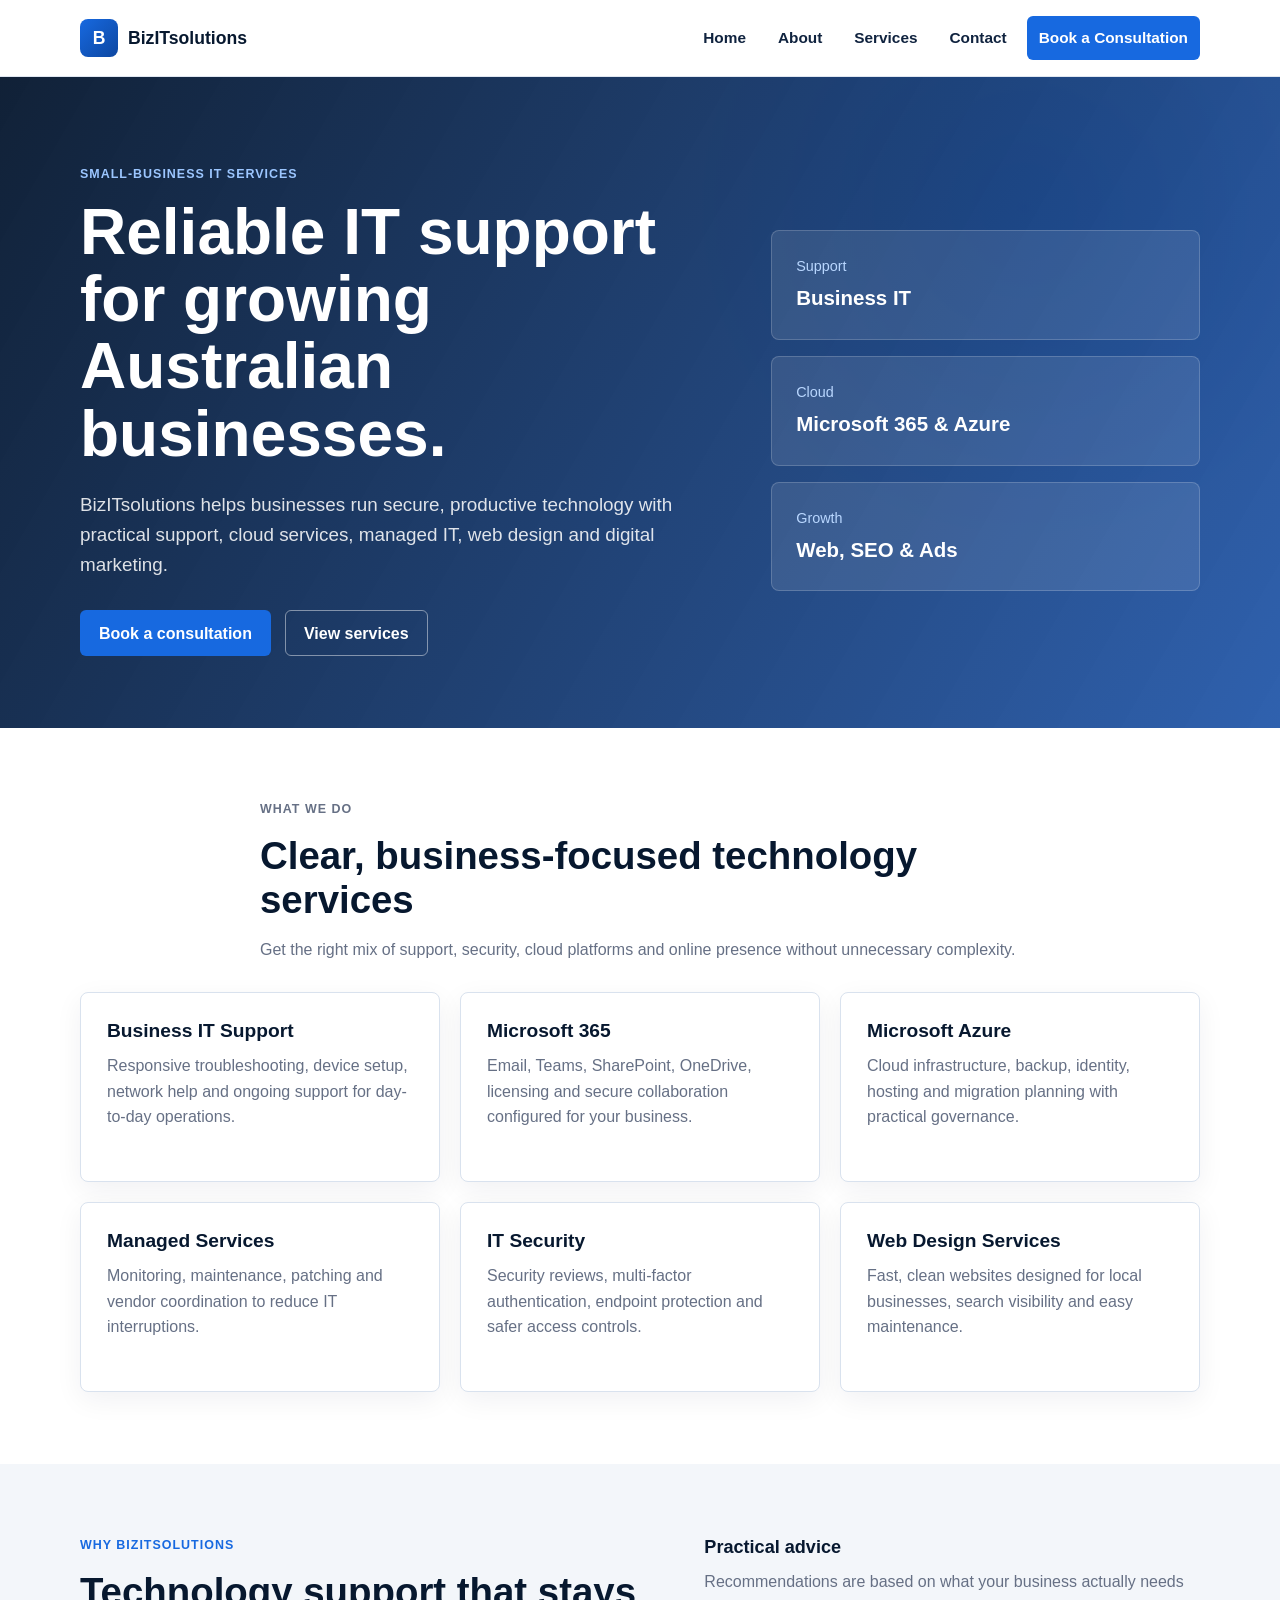
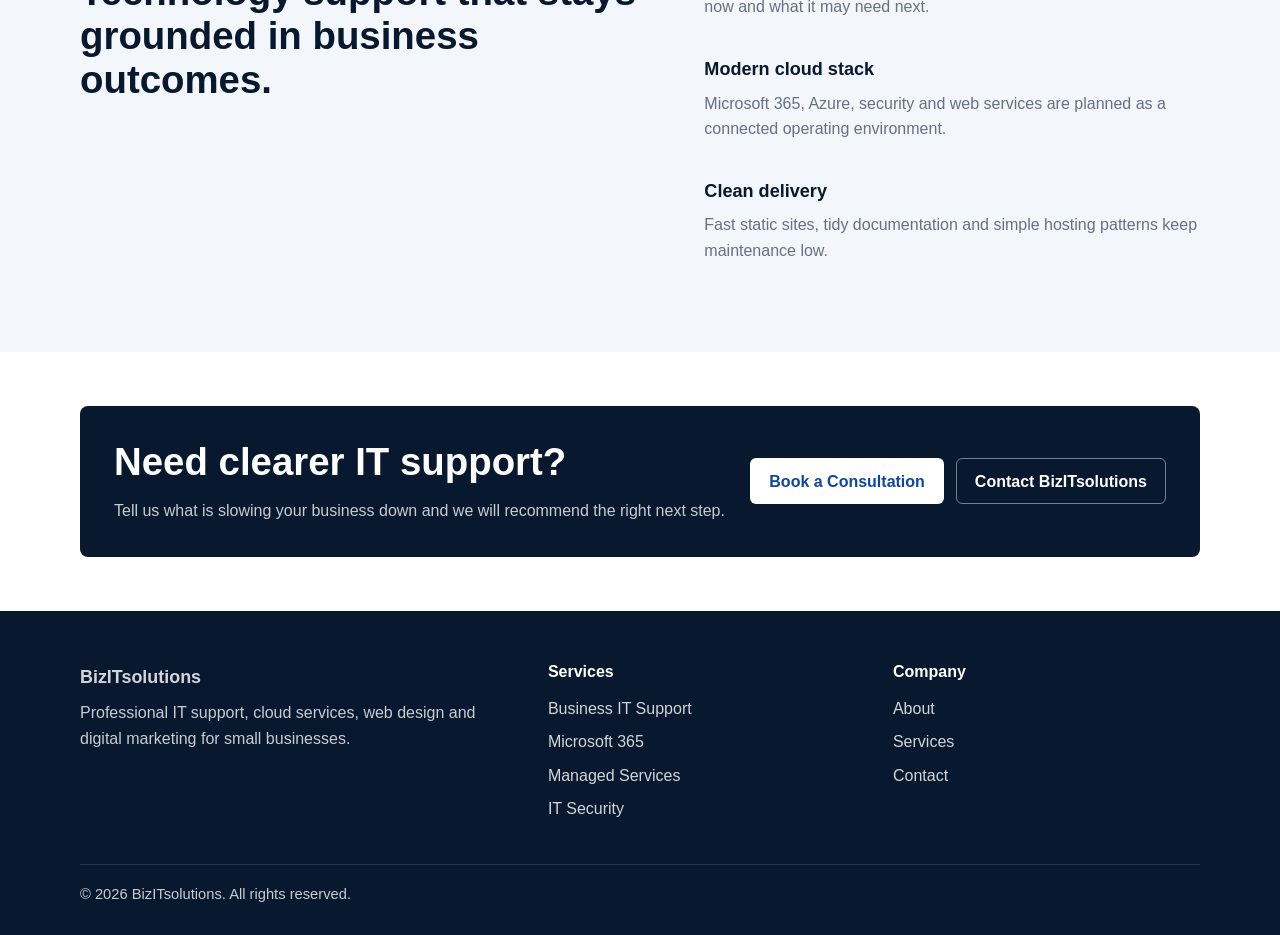
==== index.html @ 6d077991 "Initial BizITsolutions website" ====
<!doctype html>
<html lang="en-AU">
<head>
  <meta charset="utf-8">
  <meta name="viewport" content="width=device-width, initial-scale=1">
  <title>BizITsolutions | Business IT Support in Australia</title>
  <meta name="description" content="BizITsolutions provides practical business IT support, Microsoft 365, Azure, managed services, cyber security, web design, SEO and Google Ads services.">
  <link rel="canonical" href="https://bizitsolutions.com.au/">
  <link rel="stylesheet" href="assets/css/style.css">
</head>
<body>
  <a class="skip-link" href="#main">Skip to content</a>
  <header class="site-header" data-site-header>
    <div class="container header-inner">
      <a class="brand" href="/" aria-label="BizITsolutions home">
        <span class="brand-mark">B</span>
        <span class="brand-text">BizITsolutions</span>
      </a>
      <button class="nav-toggle" type="button" aria-expanded="false" aria-controls="primary-nav">
        <span></span><span></span><span></span>
        <span class="sr-only">Menu</span>
      </button>
      <nav class="primary-nav" id="primary-nav" aria-label="Primary navigation">
        <a href="/">Home</a>
        <a href="/about">About</a>
        <a href="/services">Services</a>
        <a href="/contact">Contact</a>
        <a class="nav-cta" href="/book">Book a Consultation</a>
      </nav>
    </div>
  </header>

  <main id="main">
    <section class="hero">
      <div class="container hero-grid">
        <div class="hero-copy">
          <p class="eyebrow">Small-business IT services</p>
          <h1>Reliable IT support for growing Australian businesses.</h1>
          <p class="hero-lead">BizITsolutions helps businesses run secure, productive technology with practical support, cloud services, managed IT, web design and digital marketing.</p>
          <div class="hero-actions">
            <a class="btn btn-primary" href="/book">Book a consultation</a>
            <a class="btn btn-secondary" href="/services">View services</a>
          </div>
        </div>
        <div class="hero-panel" aria-label="BizITsolutions service highlights">
          <div class="metric-card">
            <span>Support</span>
            <strong>Business IT</strong>
          </div>
          <div class="metric-card">
            <span>Cloud</span>
            <strong>Microsoft 365 & Azure</strong>
          </div>
          <div class="metric-card">
            <span>Growth</span>
            <strong>Web, SEO & Ads</strong>
          </div>
        </div>
      </div>
    </section>

    <section class="section">
      <div class="container section-heading">
        <p class="eyebrow">What we do</p>
        <h2>Clear, business-focused technology services</h2>
        <p>Get the right mix of support, security, cloud platforms and online presence without unnecessary complexity.</p>
      </div>
      <div class="container card-grid">
        <a class="service-card" href="/business-it-support">
          <h3>Business IT Support</h3>
          <p>Responsive troubleshooting, device setup, network help and ongoing support for day-to-day operations.</p>
        </a>
        <a class="service-card" href="/microsoft-365">
          <h3>Microsoft 365</h3>
          <p>Email, Teams, SharePoint, OneDrive, licensing and secure collaboration configured for your business.</p>
        </a>
        <a class="service-card" href="/microsoft-azure">
          <h3>Microsoft Azure</h3>
          <p>Cloud infrastructure, backup, identity, hosting and migration planning with practical governance.</p>
        </a>
        <a class="service-card" href="/managed-services">
          <h3>Managed Services</h3>
          <p>Monitoring, maintenance, patching and vendor coordination to reduce IT interruptions.</p>
        </a>
        <a class="service-card" href="/it-security">
          <h3>IT Security</h3>
          <p>Security reviews, multi-factor authentication, endpoint protection and safer access controls.</p>
        </a>
        <a class="service-card" href="/web-design-services">
          <h3>Web Design Services</h3>
          <p>Fast, clean websites designed for local businesses, search visibility and easy maintenance.</p>
        </a>
      </div>
    </section>

    <section class="section section-muted">
      <div class="container split">
        <div>
          <p class="eyebrow">Why BizITsolutions</p>
          <h2>Technology support that stays grounded in business outcomes.</h2>
        </div>
        <div class="feature-list">
          <div>
            <h3>Practical advice</h3>
            <p>Recommendations are based on what your business actually needs now and what it may need next.</p>
          </div>
          <div>
            <h3>Modern cloud stack</h3>
            <p>Microsoft 365, Azure, security and web services are planned as a connected operating environment.</p>
          </div>
          <div>
            <h3>Clean delivery</h3>
            <p>Fast static sites, tidy documentation and simple hosting patterns keep maintenance low.</p>
          </div>
        </div>
      </div>
    </section>

    <section class="cta-section">
      <div class="container cta-box">
        <div>
          <h2>Need clearer IT support?</h2>
          <p>Tell us what is slowing your business down and we will recommend the right next step.</p>
        </div>
        <div class="cta-actions">
          <a class="btn btn-light" href="/book">Book a Consultation</a>
          <a class="btn btn-secondary" href="/contact">Contact BizITsolutions</a>
        </div>
      </div>
    </section>
  </main>

  <footer class="site-footer">
    <div class="container footer-grid">
      <div>
        <a class="footer-brand" href="/">BizITsolutions</a>
        <p>Professional IT support, cloud services, web design and digital marketing for small businesses.</p>
      </div>
      <div>
        <h2>Services</h2>
        <a href="/business-it-support">Business IT Support</a>
        <a href="/microsoft-365">Microsoft 365</a>
        <a href="/managed-services">Managed Services</a>
        <a href="/it-security">IT Security</a>
      </div>
      <div>
        <h2>Company</h2>
        <a href="/about">About</a>
        <a href="/services">Services</a>
        <a href="/contact">Contact</a>
      </div>
    </div>
    <div class="container footer-bottom">
      <span>&copy; <span data-year></span> BizITsolutions. All rights reserved.</span>
    </div>
  </footer>
  <script src="assets/js/main.js" defer></script>
</body>
</html>
---- assets/css/style.css ----
:root {
  --blue: #1769e0;
  --blue-dark: #0d47a1;
  --navy: #07182f;
  --navy-soft: #10233f;
  --grey: #f3f6fa;
  --grey-border: #d9e2ee;
  --text: #1d2939;
  --muted: #667085;
  --white: #ffffff;
  --shadow: 0 18px 45px rgba(7, 24, 47, 0.12);
}

* {
  box-sizing: border-box;
}

html {
  scroll-behavior: smooth;
}

body {
  margin: 0;
  font-family: Arial, Helvetica, sans-serif;
  color: var(--text);
  background: var(--white);
  line-height: 1.6;
}

img,
svg {
  max-width: 100%;
}

a {
  color: inherit;
}

.container {
  width: min(1120px, calc(100% - 40px));
  margin: 0 auto;
}

.narrow {
  max-width: 780px;
}

.skip-link {
  position: absolute;
  left: 16px;
  top: -80px;
  z-index: 100;
  padding: 10px 14px;
  color: var(--white);
  background: var(--navy);
  border-radius: 6px;
}

.skip-link:focus {
  top: 16px;
}

.sr-only {
  position: absolute;
  width: 1px;
  height: 1px;
  padding: 0;
  margin: -1px;
  overflow: hidden;
  clip: rect(0, 0, 0, 0);
  border: 0;
}

.site-header {
  position: sticky;
  top: 0;
  z-index: 20;
  background: rgba(255, 255, 255, 0.95);
  border-bottom: 1px solid rgba(217, 226, 238, 0.8);
  backdrop-filter: blur(12px);
}

.header-inner {
  display: flex;
  align-items: center;
  justify-content: space-between;
  min-height: 76px;
  gap: 24px;
}

.brand,
.footer-brand {
  display: inline-flex;
  align-items: center;
  gap: 10px;
  font-weight: 800;
  color: var(--navy);
  text-decoration: none;
}

.brand-mark {
  display: grid;
  place-items: center;
  width: 38px;
  height: 38px;
  color: var(--white);
  background: linear-gradient(135deg, var(--blue), var(--blue-dark));
  border-radius: 8px;
  font-size: 1.1rem;
}

.brand-text {
  font-size: 1.1rem;
  letter-spacing: 0;
}

.primary-nav {
  display: flex;
  align-items: center;
  gap: 8px;
}

.primary-nav a {
  padding: 10px 12px;
  color: var(--navy-soft);
  font-size: 0.96rem;
  font-weight: 700;
  text-decoration: none;
  border-radius: 6px;
}

.primary-nav a:hover,
.primary-nav a.is-active {
  color: var(--blue-dark);
  background: #eef5ff;
}

.primary-nav .nav-cta {
  color: var(--white);
  background: var(--blue);
}

.primary-nav .nav-cta:hover,
.primary-nav .nav-cta.is-active {
  color: var(--white);
  background: var(--blue-dark);
}

.nav-toggle {
  display: none;
  width: 44px;
  height: 44px;
  padding: 0;
  background: var(--white);
  border: 1px solid var(--grey-border);
  border-radius: 6px;
}

.nav-toggle span:not(.sr-only) {
  display: block;
  width: 20px;
  height: 2px;
  margin: 5px auto;
  background: var(--navy);
}

.hero {
  padding: 88px 0 72px;
  color: var(--white);
  background:
    linear-gradient(120deg, rgba(7, 24, 47, 0.96), rgba(13, 71, 161, 0.86)),
    radial-gradient(circle at 80% 20%, rgba(23, 105, 224, 0.35), transparent 30%);
}

.hero-grid {
  display: grid;
  grid-template-columns: minmax(0, 1.2fr) minmax(320px, 0.8fr);
  gap: 48px;
  align-items: center;
}

.hero h1,
.page-hero h1 {
  margin: 0;
  font-size: clamp(2.2rem, 5vw, 4.6rem);
  line-height: 1.05;
  letter-spacing: 0;
}

.hero-lead,
.page-hero p {
  max-width: 720px;
  margin: 22px 0 0;
  font-size: 1.18rem;
  color: rgba(255, 255, 255, 0.86);
}

.eyebrow {
  margin: 0 0 14px;
  color: var(--blue);
  font-size: 0.78rem;
  font-weight: 800;
  letter-spacing: 0.08em;
  text-transform: uppercase;
}

.hero .eyebrow {
  color: #9cc6ff;
}

.hero-actions {
  display: flex;
  flex-wrap: wrap;
  gap: 14px;
  margin-top: 30px;
}

.btn {
  display: inline-flex;
  align-items: center;
  justify-content: center;
  min-height: 46px;
  padding: 12px 18px;
  font-weight: 800;
  line-height: 1.2;
  text-decoration: none;
  border: 1px solid transparent;
  border-radius: 6px;
  cursor: pointer;
}

.btn-primary {
  color: var(--white);
  background: var(--blue);
}

.btn-primary:hover {
  background: var(--blue-dark);
}

.btn-secondary {
  color: var(--white);
  border-color: rgba(255, 255, 255, 0.45);
}

.btn-light {
  color: var(--blue-dark);
  background: var(--white);
}

.hero-panel {
  display: grid;
  gap: 16px;
}

.metric-card {
  padding: 24px;
  background: rgba(255, 255, 255, 0.1);
  border: 1px solid rgba(255, 255, 255, 0.18);
  border-radius: 8px;
}

.metric-card span {
  display: block;
  color: #b9d7ff;
  font-size: 0.9rem;
}

.metric-card strong {
  display: block;
  margin-top: 4px;
  font-size: 1.28rem;
}

.section,
.page-hero {
  padding: 72px 0;
}

.page-hero {
  color: var(--white);
  background: linear-gradient(120deg, var(--navy), var(--blue-dark));
}

.section-muted {
  background: var(--grey);
}

.section-heading {
  max-width: 760px;
  margin-bottom: 30px;
}

h2 {
  margin: 0 0 14px;
  color: var(--navy);
  font-size: clamp(1.7rem, 3vw, 2.5rem);
  line-height: 1.15;
  letter-spacing: 0;
}

h3 {
  margin: 0 0 10px;
  color: var(--navy);
  font-size: 1.13rem;
  line-height: 1.25;
}

p {
  margin: 0 0 16px;
}

.card-grid {
  display: grid;
  grid-template-columns: repeat(3, minmax(0, 1fr));
  gap: 20px;
}

.service-card,
.info-panel,
.contact-form {
  padding: 26px;
  background: var(--white);
  border: 1px solid var(--grey-border);
  border-radius: 8px;
  box-shadow: 0 8px 28px rgba(7, 24, 47, 0.06);
}

.service-card {
  display: block;
  min-height: 190px;
  text-decoration: none;
  transition: transform 160ms ease, box-shadow 160ms ease, border-color 160ms ease;
}

.service-card:hover {
  transform: translateY(-3px);
  border-color: #9cc6ff;
  box-shadow: var(--shadow);
}

.service-card h2,
.service-card h3 {
  font-size: 1.2rem;
}

.service-card p,
.feature-list p,
.info-panel p,
.section-heading p {
  color: var(--muted);
}

.split {
  display: grid;
  grid-template-columns: minmax(0, 1fr) minmax(320px, 0.86fr);
  gap: 48px;
  align-items: start;
}

.feature-list {
  display: grid;
  gap: 22px;
}

.check-list {
  display: grid;
  gap: 10px;
  margin: 0;
  padding: 0;
  list-style: none;
}

.check-list li {
  position: relative;
  padding-left: 28px;
}

.check-list li::before {
  position: absolute;
  left: 0;
  top: 1px;
  color: var(--blue);
  font-weight: 900;
  content: "✓";
}

.cta-section {
  padding: 54px 0;
  background: var(--white);
}

.cta-box {
  display: flex;
  align-items: center;
  justify-content: space-between;
  gap: 24px;
  padding: 34px;
  color: var(--white);
  background: var(--navy);
  border-radius: 8px;
}

.cta-box h2 {
  color: var(--white);
}

.cta-box p {
  margin-bottom: 0;
  color: rgba(255, 255, 255, 0.78);
}

.cta-actions {
  display: flex;
  flex-wrap: wrap;
  gap: 12px;
  justify-content: flex-end;
}

.contact-grid {
  display: grid;
  grid-template-columns: 0.8fr 1.2fr;
  gap: 30px;
  align-items: start;
}

.contact-form {
  display: grid;
  gap: 12px;
}

label {
  color: var(--navy);
  font-weight: 800;
}

input,
select,
textarea {
  width: 100%;
  padding: 12px 14px;
  color: var(--text);
  font: inherit;
  background: var(--white);
  border: 1px solid var(--grey-border);
  border-radius: 6px;
}

textarea {
  resize: vertical;
}

.booking-section {
  display: grid;
  gap: 22px;
}

.booking-container {
  height: 850px;
  min-height: 850px;
  overflow: hidden;
  background: var(--white);
  border: 1px solid var(--grey-border);
  border-radius: 8px;
  box-shadow: var(--shadow);
}

.booking-container iframe {
  display: block;
  width: 100%;
  height: 100%;
}

.booking-fallback {
  display: flex;
  justify-content: center;
}

input:focus,
select:focus,
textarea:focus {
  outline: 3px solid rgba(23, 105, 224, 0.16);
  border-color: var(--blue);
}

.site-footer {
  color: rgba(255, 255, 255, 0.78);
  background: var(--navy);
}

.footer-grid {
  display: grid;
  grid-template-columns: 1.4fr 1fr 1fr;
  gap: 38px;
  padding: 52px 0 34px;
}

.footer-brand {
  margin-bottom: 12px;
  color: var(--white);
  font-size: 1.12rem;
}

.site-footer h2 {
  margin-bottom: 14px;
  color: var(--white);
  font-size: 1rem;
}

.site-footer a {
  display: block;
  margin-bottom: 8px;
  color: rgba(255, 255, 255, 0.82);
  text-decoration: none;
}

.site-footer a:hover {
  color: var(--white);
}

.footer-bottom {
  padding: 18px 0 28px;
  border-top: 1px solid rgba(255, 255, 255, 0.12);
  font-size: 0.92rem;
}

@media (max-width: 900px) {
  .nav-toggle {
    display: block;
  }

  .primary-nav {
    position: absolute;
    left: 20px;
    right: 20px;
    top: 76px;
    display: none;
    flex-direction: column;
    align-items: stretch;
    padding: 14px;
    background: var(--white);
    border: 1px solid var(--grey-border);
    border-radius: 8px;
    box-shadow: var(--shadow);
  }

  .primary-nav.is-open {
    display: flex;
  }

  .primary-nav .nav-cta {
    text-align: center;
  }

  .hero-grid,
  .split,
  .contact-grid {
    grid-template-columns: 1fr;
  }

  .card-grid {
    grid-template-columns: repeat(2, minmax(0, 1fr));
  }

  .hero {
    padding-top: 64px;
  }
}

@media (max-width: 620px) {
  .container {
    width: min(100% - 28px, 1120px);
  }

  .header-inner {
    min-height: 68px;
  }

  .primary-nav {
    top: 68px;
    left: 14px;
    right: 14px;
  }

  .brand-text {
    font-size: 1rem;
  }

  .hero,
  .section,
  .page-hero {
    padding: 52px 0;
  }

  .hero h1,
  .page-hero h1 {
    font-size: 2.25rem;
  }

  .card-grid,
  .footer-grid {
    grid-template-columns: 1fr;
  }

  .cta-box {
    align-items: stretch;
    flex-direction: column;
    padding: 26px;
  }

  .cta-actions {
    flex-direction: column;
  }

  .booking-container {
    height: 850px;
  }

  .btn {
    width: 100%;
  }
}
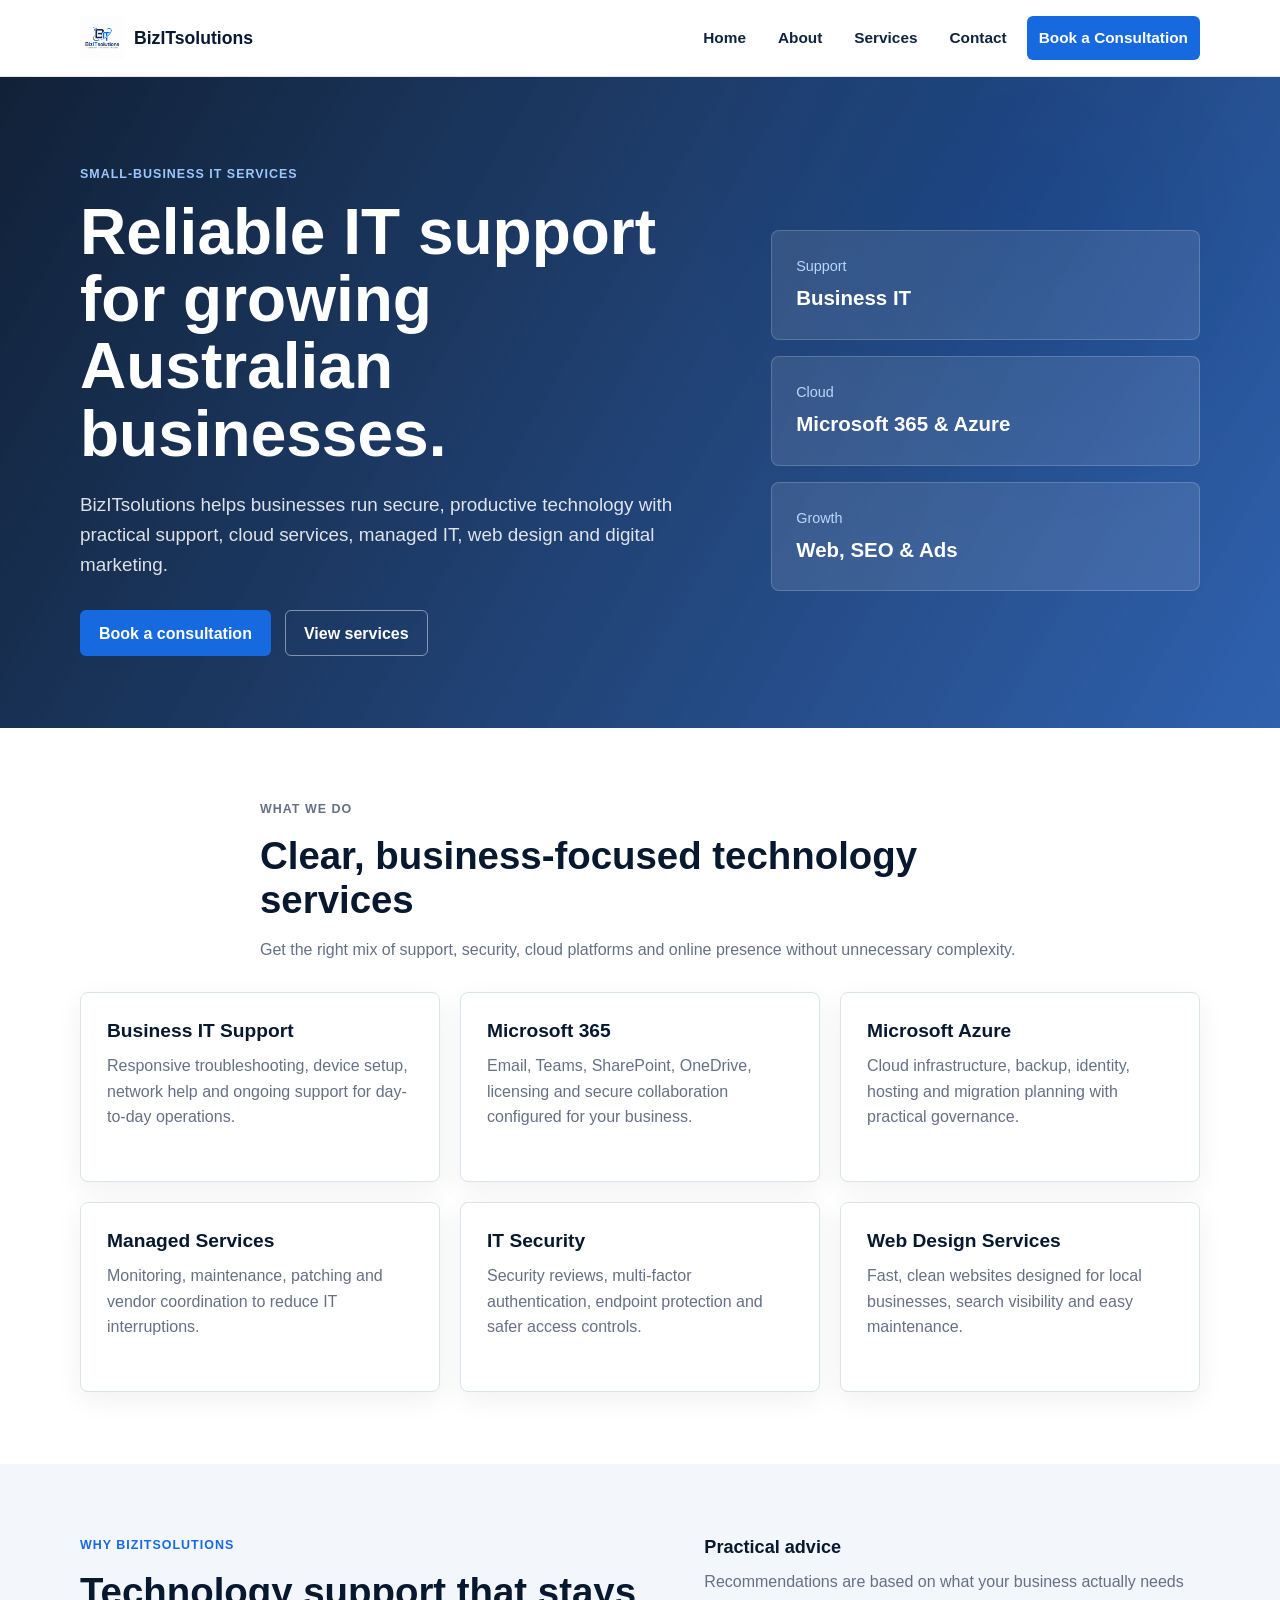
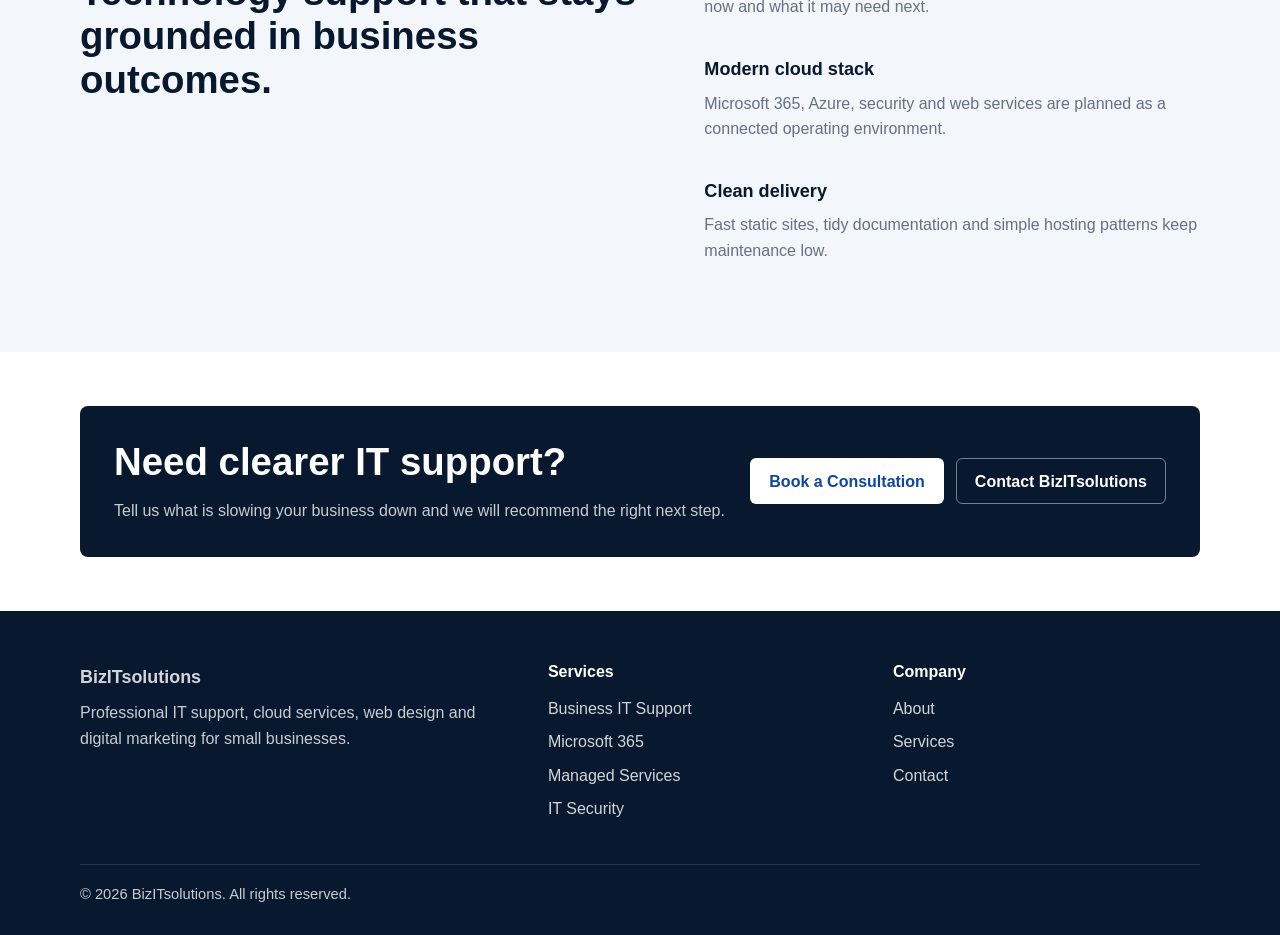
==== commit a9fe8686: "Add website files" ====
--- a/index.html
+++ b/index.html
@@ -13,7 +13,7 @@
   <header class="site-header" data-site-header>
     <div class="container header-inner">
       <a class="brand" href="/" aria-label="BizITsolutions home">
-        <span class="brand-mark">B</span>
+        <img class="brand-logo" src="/assets/images/logo.png" alt="" width="1254" height="1254">
         <span class="brand-text">BizITsolutions</span>
       </a>
       <button class="nav-toggle" type="button" aria-expanded="false" aria-controls="primary-nav">
--- a/assets/css/style.css
+++ b/assets/css/style.css
@@ -112,6 +112,14 @@
 .brand-text {
   font-size: 1.1rem;
   letter-spacing: 0;
+}
+
+.brand-logo {
+  display: block;
+  width: auto;
+  height: 44px;
+  max-width: 190px;
+  object-fit: contain;
 }
 
 .primary-nav {
@@ -586,6 +594,11 @@
     font-size: 1rem;
   }
 
+  .brand-logo {
+    height: 36px;
+    max-width: 160px;
+  }
+
   .hero,
   .section,
   .page-hero {
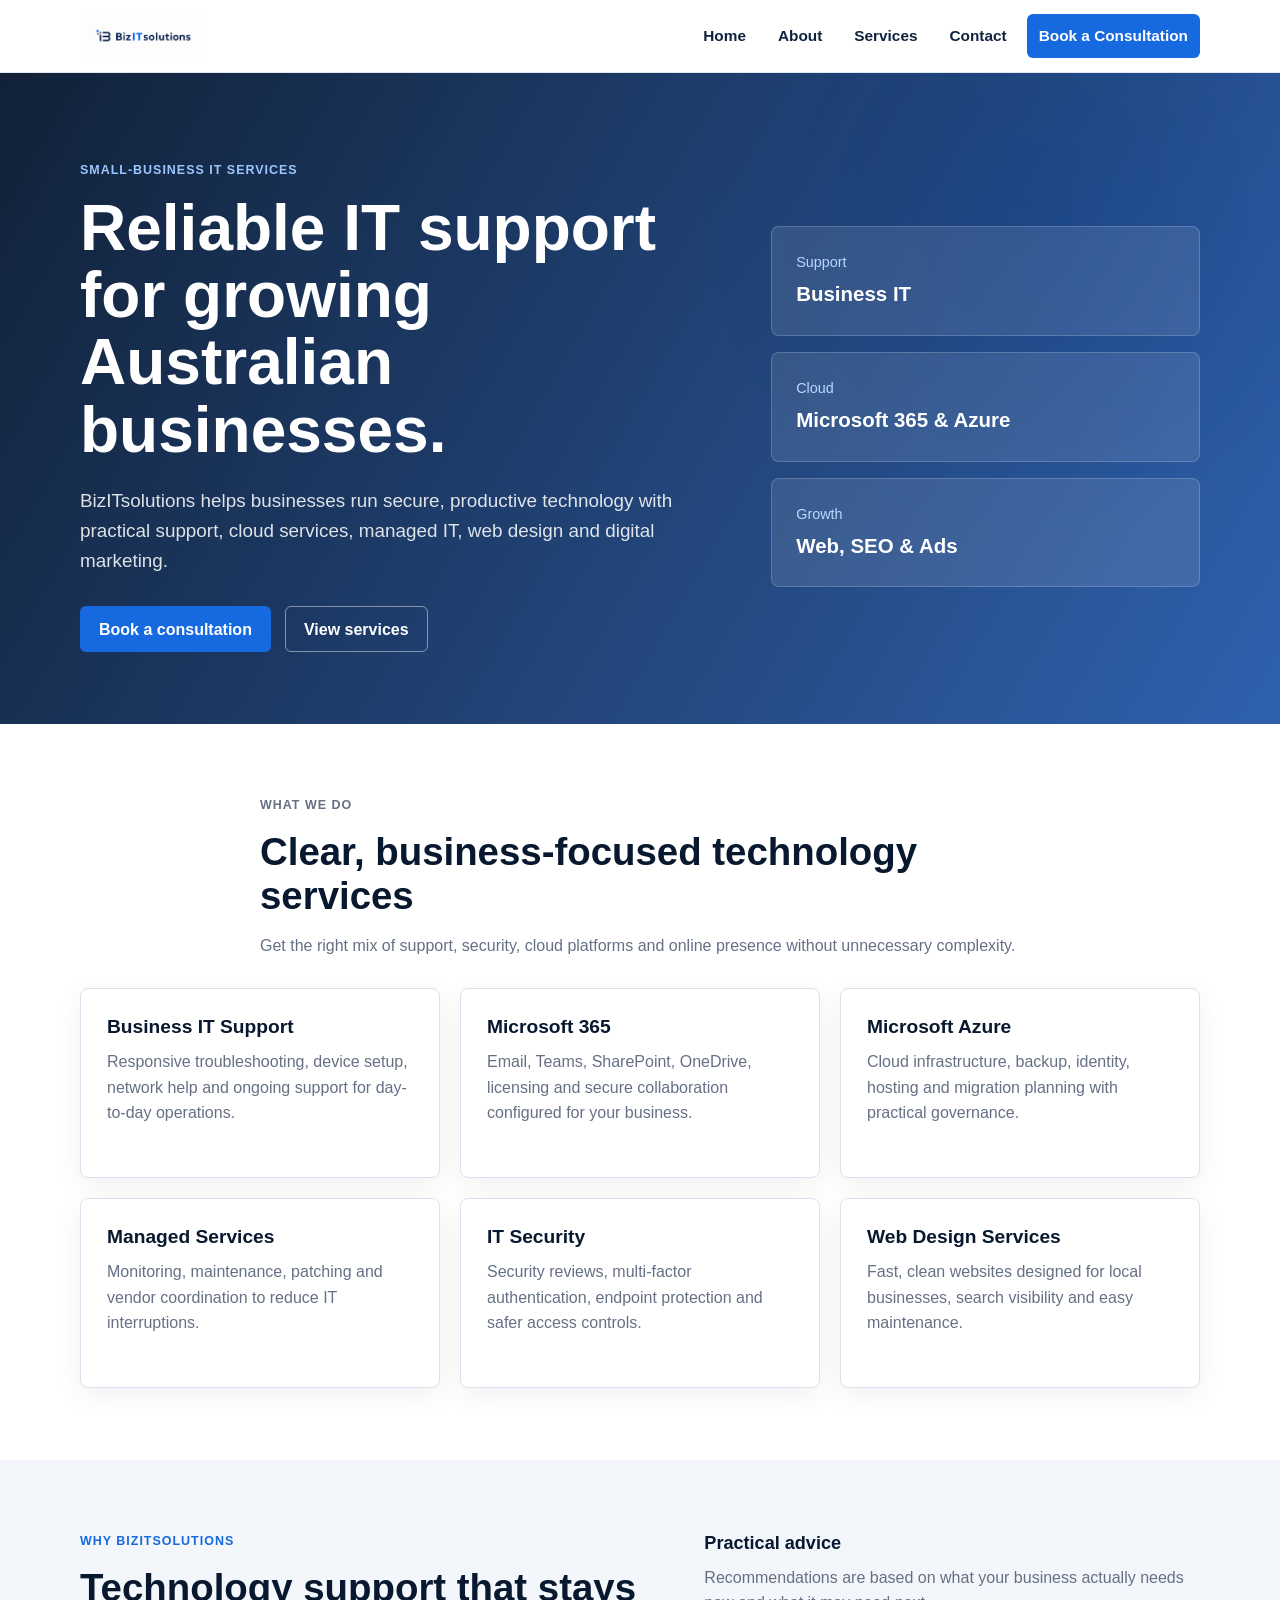
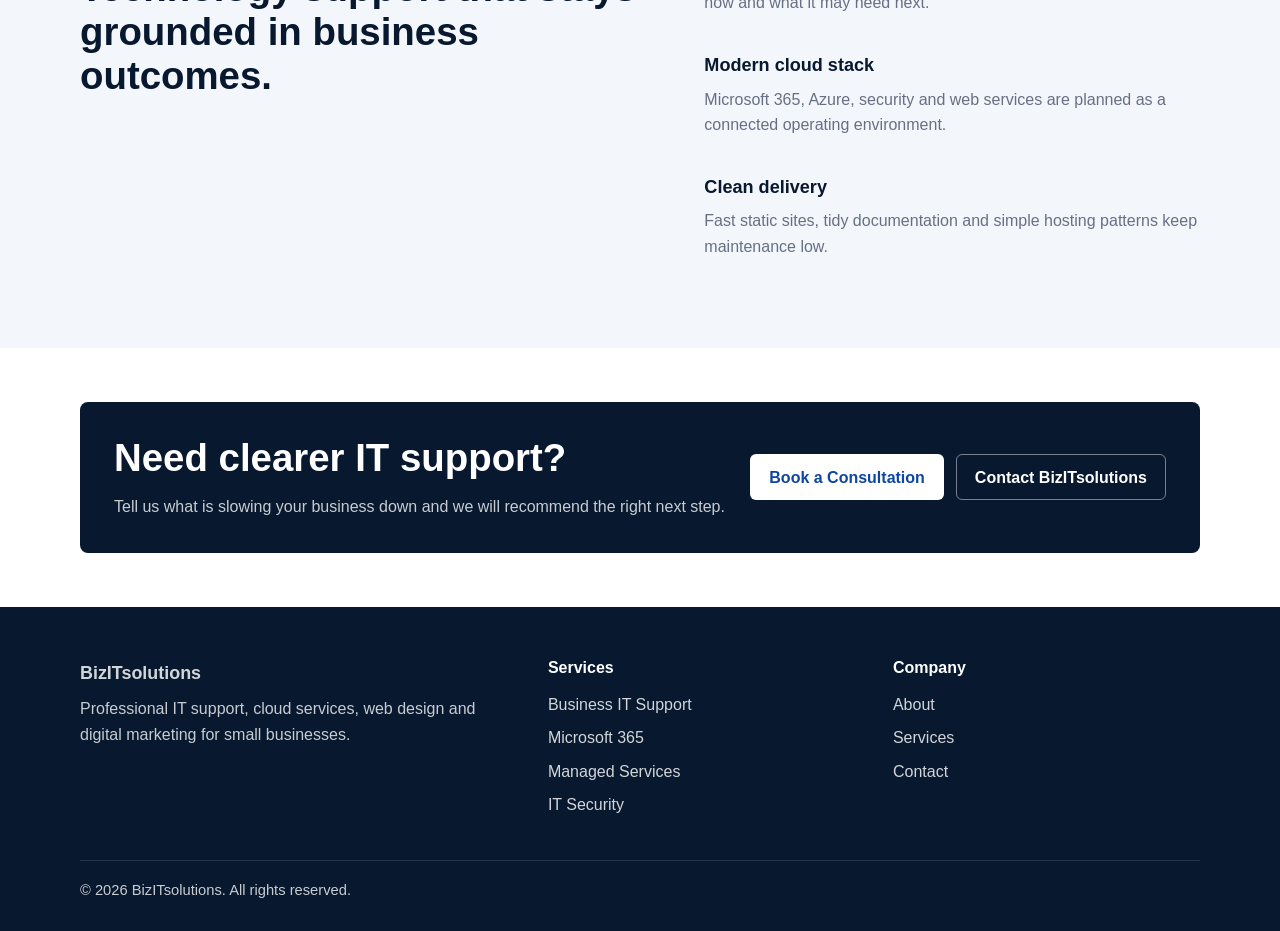
==== commit f015cc02: "fix website logo" ====
--- a/index.html
+++ b/index.html
@@ -12,15 +12,14 @@
   <a class="skip-link" href="#main">Skip to content</a>
   <header class="site-header" data-site-header>
     <div class="container header-inner">
-      <a class="brand" href="/" aria-label="BizITsolutions home">
-        <img class="brand-logo" src="/assets/images/logo.png" alt="" width="1254" height="1254">
-        <span class="brand-text">BizITsolutions</span>
+      <a href="/" class="brand site-brand" aria-label="BizITsolutions home">
+        <img src="assets/images/logo.png" alt="BizITsolutions logo" class="brand-logo site-logo" width="2172" height="724">
       </a>
       <button class="nav-toggle" type="button" aria-expanded="false" aria-controls="primary-nav">
         <span></span><span></span><span></span>
         <span class="sr-only">Menu</span>
       </button>
-      <nav class="primary-nav" id="primary-nav" aria-label="Primary navigation">
+      <nav class="primary-nav site-nav" id="primary-nav" aria-label="Primary navigation">
         <a href="/">Home</a>
         <a href="/about">About</a>
         <a href="/services">Services</a>
--- a/assets/css/style.css
+++ b/assets/css/style.css
@@ -84,15 +84,17 @@
   display: flex;
   align-items: center;
   justify-content: space-between;
-  min-height: 76px;
-  gap: 24px;
+  min-height: 72px;
+  gap: 20px;
 }
 
 .brand,
+.site-brand,
 .footer-brand {
   display: inline-flex;
   align-items: center;
   gap: 10px;
+  flex-shrink: 0;
   font-weight: 800;
   color: var(--navy);
   text-decoration: none;
@@ -114,18 +116,22 @@
   letter-spacing: 0;
 }
 
-.brand-logo {
+.brand-logo,
+.site-logo {
   display: block;
   width: auto;
-  height: 44px;
-  max-width: 190px;
+  height: auto;
+  max-width: min(220px, 44vw);
+  max-height: 42px;
   object-fit: contain;
 }
 
-.primary-nav {
+.primary-nav,
+.site-nav {
   display: flex;
   align-items: center;
   gap: 8px;
+  margin-left: auto;
 }
 
 .primary-nav a {
@@ -533,6 +539,15 @@
 }
 
 @media (max-width: 900px) {
+  .header-inner {
+    min-height: 68px;
+  }
+
+  .brand-logo,
+  .site-logo {
+    max-height: 38px;
+  }
+
   .nav-toggle {
     display: block;
   }
@@ -541,7 +556,7 @@
     position: absolute;
     left: 20px;
     right: 20px;
-    top: 76px;
+    top: 68px;
     display: none;
     flex-direction: column;
     align-items: stretch;
@@ -581,11 +596,12 @@
   }
 
   .header-inner {
-    min-height: 68px;
+    min-height: 62px;
+    gap: 12px;
   }
 
   .primary-nav {
-    top: 68px;
+    top: 62px;
     left: 14px;
     right: 14px;
   }
@@ -594,9 +610,10 @@
     font-size: 1rem;
   }
 
-  .brand-logo {
-    height: 36px;
-    max-width: 160px;
+  .brand-logo,
+  .site-logo {
+    max-width: min(220px, 52vw);
+    max-height: 32px;
   }
 
   .hero,
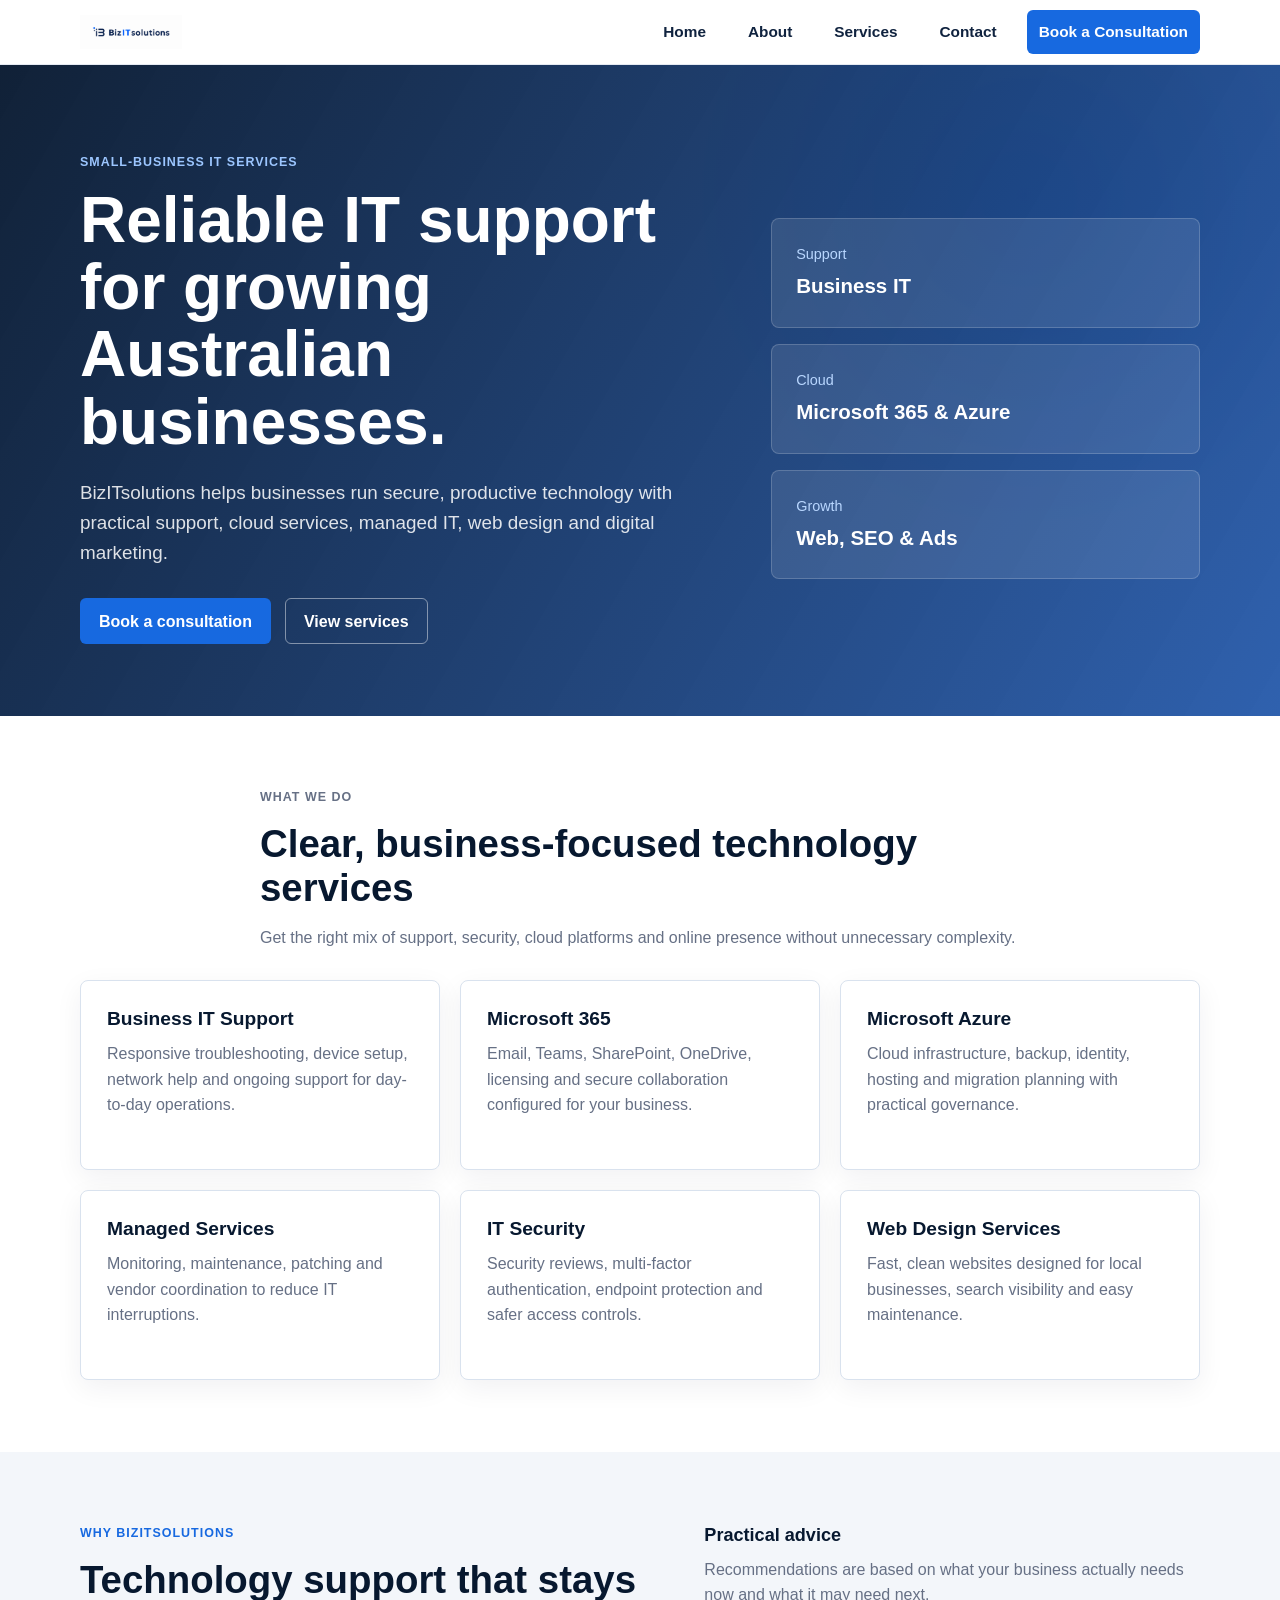
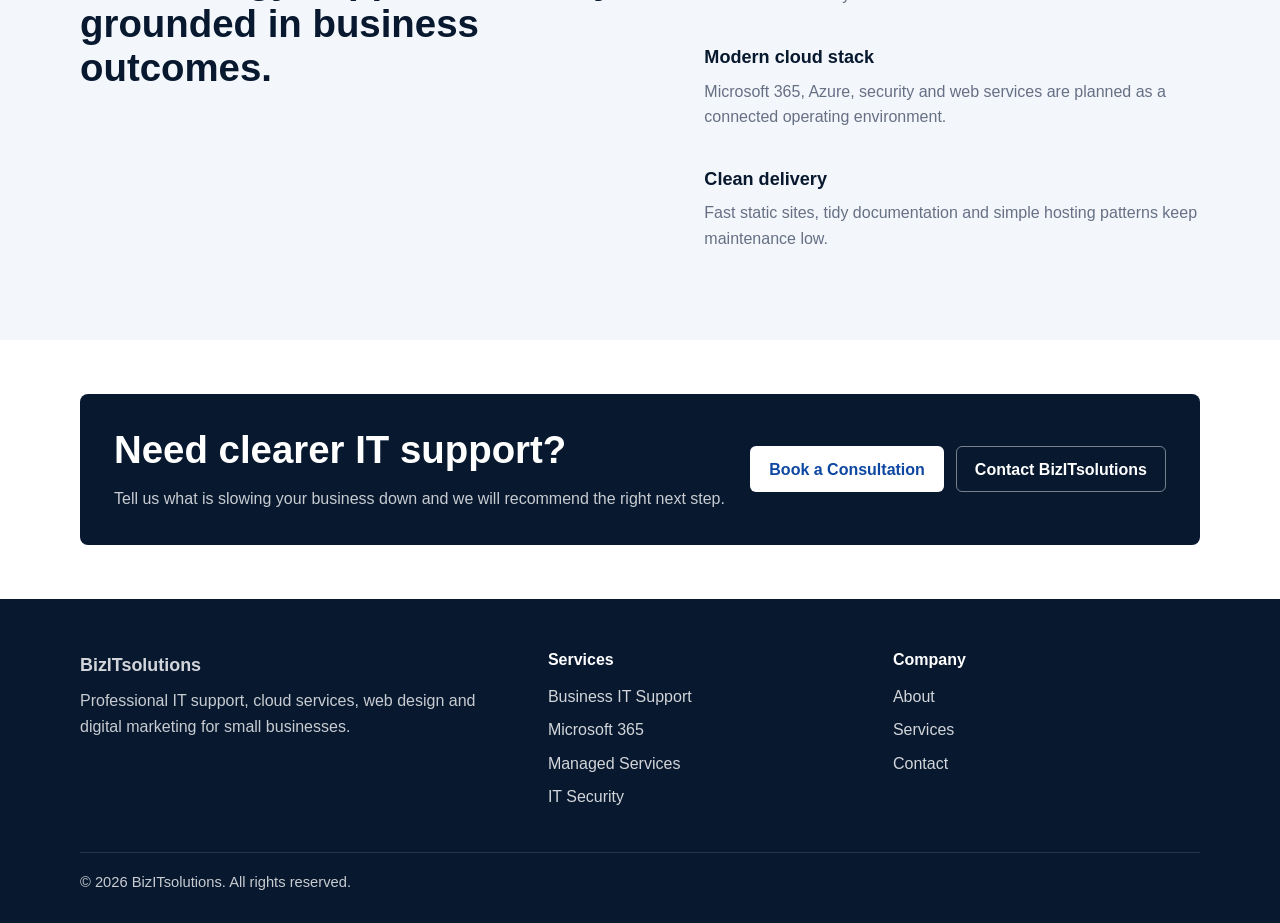
==== commit b1984012: "fix website logo Size" ====
--- a/index.html
+++ b/index.html
@@ -12,8 +12,8 @@
   <a class="skip-link" href="#main">Skip to content</a>
   <header class="site-header" data-site-header>
     <div class="container header-inner">
-      <a href="/" class="brand site-brand" aria-label="BizITsolutions home">
-        <img src="assets/images/logo.png" alt="BizITsolutions logo" class="brand-logo site-logo" width="2172" height="724">
+      <a href="/" class="site-brand" aria-label="BizITsolutions home">
+        <img src="assets/images/logo.png" alt="BizITsolutions logo" class="site-logo">
       </a>
       <button class="nav-toggle" type="button" aria-expanded="false" aria-controls="primary-nav">
         <span></span><span></span><span></span>
--- a/assets/css/style.css
+++ b/assets/css/style.css
@@ -72,19 +72,18 @@
 }
 
 .site-header {
-  position: sticky;
-  top: 0;
-  z-index: 20;
-  background: rgba(255, 255, 255, 0.95);
-  border-bottom: 1px solid rgba(217, 226, 238, 0.8);
-  backdrop-filter: blur(12px);
+  width: 100%;
+  background: #ffffff;
+  border-bottom: 1px solid #e5eaf2;
+  position: relative;
+  z-index: 50;
 }
 
 .header-inner {
   display: flex;
   align-items: center;
   justify-content: space-between;
-  min-height: 72px;
+  min-height: 64px;
   gap: 20px;
 }
 
@@ -116,22 +115,47 @@
   letter-spacing: 0;
 }
 
-.brand-logo,
-.site-logo {
-  display: block;
-  width: auto;
-  height: auto;
-  max-width: min(220px, 44vw);
-  max-height: 42px;
-  object-fit: contain;
-}
-
 .primary-nav,
-.site-nav {
+.site-nav,
+.nav-menu,
+.nav-links {
   display: flex;
   align-items: center;
-  gap: 8px;
+  gap: 18px;
   margin-left: auto;
+  flex-wrap: wrap;
+}
+
+.site-header .container,
+.header-inner {
+  display: flex;
+  align-items: center;
+  justify-content: space-between;
+  gap: 20px;
+  min-height: 64px;
+}
+
+.site-brand,
+.logo,
+.navbar-brand {
+  display: inline-flex;
+  align-items: center;
+  flex: 0 0 auto;
+  max-width: 190px;
+  overflow: hidden;
+  text-decoration: none;
+}
+
+.site-brand img,
+.logo img,
+.navbar-brand img,
+.site-logo {
+  display: block !important;
+  width: auto !important;
+  height: auto !important;
+  max-height: 34px !important;
+  max-width: 190px !important;
+  object-fit: contain !important;
 }
 
 .primary-nav a {
@@ -540,23 +564,23 @@
 
 @media (max-width: 900px) {
   .header-inner {
-    min-height: 68px;
-  }
-
-  .brand-logo,
-  .site-logo {
-    max-height: 38px;
+    min-height: 60px;
   }
 
   .nav-toggle {
-    display: block;
+    display: inline-flex;
+    align-items: center;
+    justify-content: center;
+    flex: 0 0 44px;
+    flex-direction: column;
+    margin-left: auto;
   }
 
   .primary-nav {
     position: absolute;
     left: 20px;
     right: 20px;
-    top: 68px;
+    top: 60px;
     display: none;
     flex-direction: column;
     align-items: stretch;
@@ -590,30 +614,45 @@
   }
 }
 
+@media (max-width: 991px) {
+  .header-inner,
+  .site-header .container {
+    min-height: 60px;
+  }
+
+  .site-brand,
+  .logo,
+  .navbar-brand {
+    max-width: 170px;
+  }
+
+  .site-brand img,
+  .logo img,
+  .navbar-brand img,
+  .site-logo {
+    max-height: 30px !important;
+    max-width: 170px !important;
+  }
+}
+
 @media (max-width: 620px) {
   .container {
     width: min(100% - 28px, 1120px);
   }
 
   .header-inner {
-    min-height: 62px;
+    min-height: 58px;
     gap: 12px;
   }
 
   .primary-nav {
-    top: 62px;
+    top: 58px;
     left: 14px;
     right: 14px;
   }
 
   .brand-text {
     font-size: 1rem;
-  }
-
-  .brand-logo,
-  .site-logo {
-    max-width: min(220px, 52vw);
-    max-height: 32px;
   }
 
   .hero,
@@ -650,3 +689,29 @@
     width: 100%;
   }
 }
+
+@media (max-width: 767px) {
+  .header-inner,
+  .site-header .container {
+    min-height: 58px;
+    gap: 12px;
+  }
+
+  .site-brand,
+  .logo,
+  .navbar-brand {
+    max-width: 150px;
+  }
+
+  .site-brand img,
+  .logo img,
+  .navbar-brand img,
+  .site-logo {
+    max-height: 28px !important;
+    max-width: 150px !important;
+  }
+
+  .primary-nav {
+    top: 58px;
+  }
+}
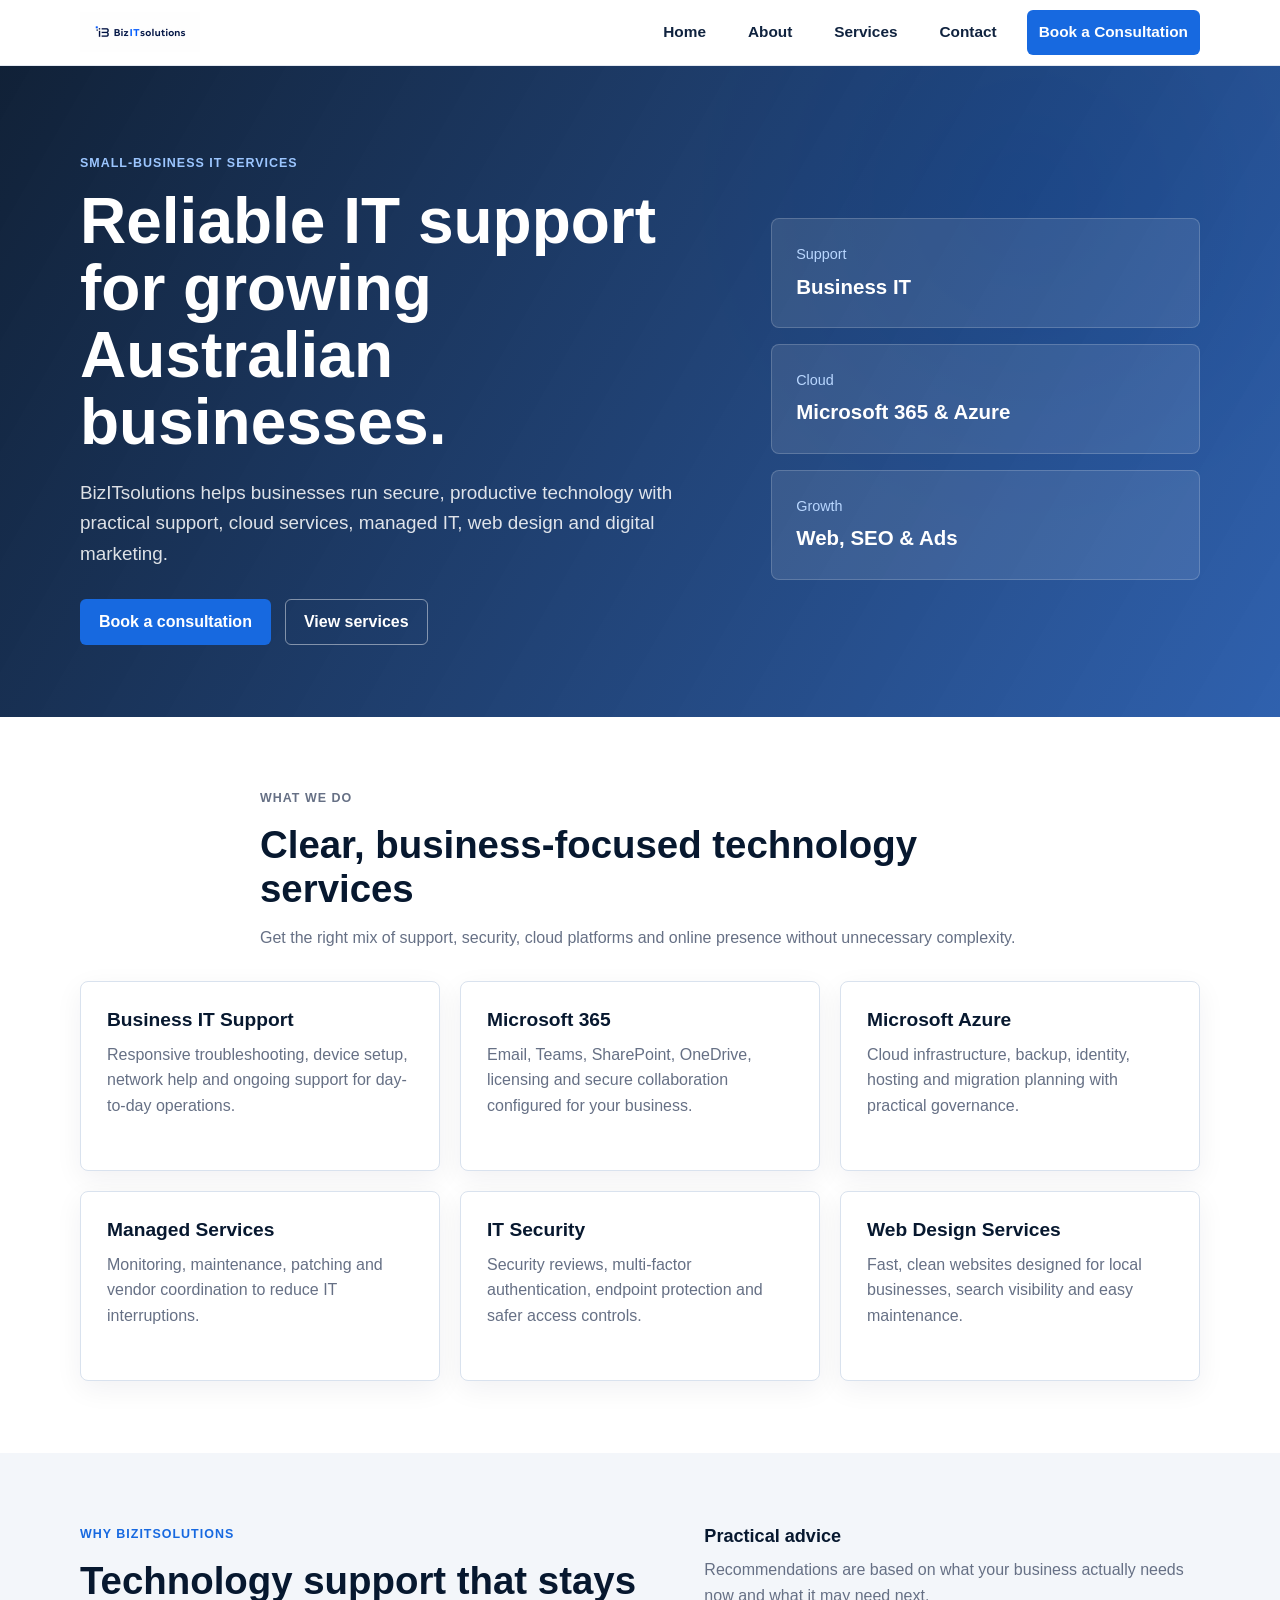
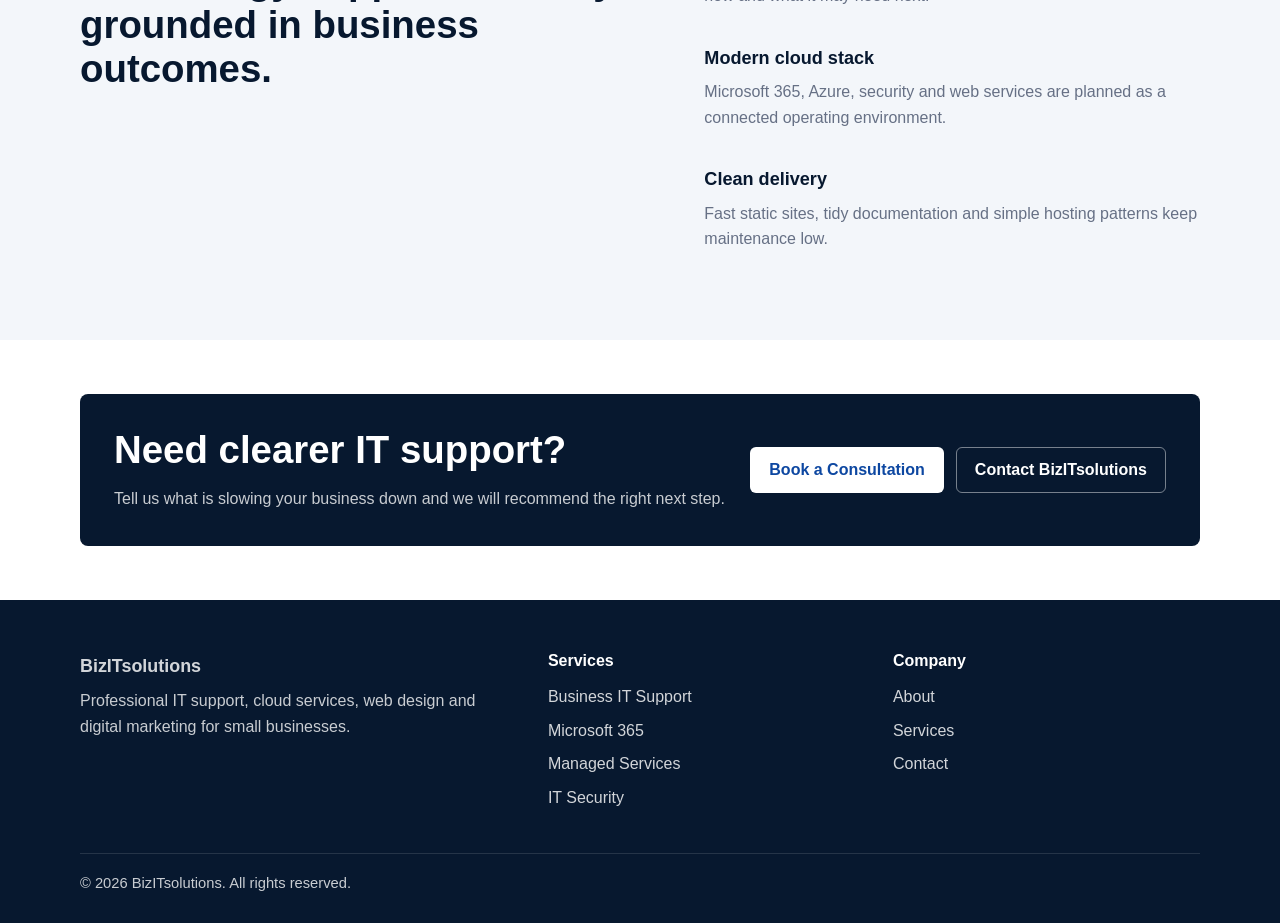
==== commit 63645656: "fix website logo Size with clude" ====
--- a/index.html
+++ b/index.html
@@ -1,4 +1,4 @@
-<!doctype html>
+﻿<!doctype html>
 <html lang="en-AU">
 <head>
   <meta charset="utf-8">
@@ -13,7 +13,7 @@
   <header class="site-header" data-site-header>
     <div class="container header-inner">
       <a href="/" class="site-brand" aria-label="BizITsolutions home">
-        <img src="assets/images/logo.png" alt="BizITsolutions logo" class="site-logo">
+        <img src="assets/images/logo-header.png" alt="BizITsolutions logo" class="site-logo">
       </a>
       <button class="nav-toggle" type="button" aria-expanded="false" aria-controls="primary-nav">
         <span></span><span></span><span></span>
--- a/assets/css/style.css
+++ b/assets/css/style.css
@@ -715,3 +715,79 @@
     top: 58px;
   }
 }
+
+/* ============================================================
+   HEADER / LOGO HARD OVERRIDES
+   Applied last so nothing above can break the header layout.
+   ============================================================ */
+
+.site-header {
+  width: 100%;
+  background: #ffffff;
+  border-bottom: 1px solid #e5eaf2;
+  position: relative;
+  z-index: 100;
+}
+
+.site-header .header-inner {
+  display: flex;
+  align-items: center;
+  justify-content: space-between;
+  gap: 20px;
+  min-height: 64px;
+  padding: 10px 0;
+}
+
+.site-header .site-brand {
+  display: inline-flex !important;
+  align-items: center !important;
+  justify-content: flex-start !important;
+  width: 170px !important;
+  max-width: 170px !important;
+  height: 40px !important;
+  max-height: 40px !important;
+  overflow: hidden !important;
+  flex: 0 0 170px !important;
+  text-decoration: none !important;
+}
+
+.site-header .site-logo {
+  display: block !important;
+  width: 100% !important;
+  max-width: 170px !important;
+  height: 100% !important;
+  max-height: 40px !important;
+  object-fit: contain !important;
+  object-position: left center !important;
+  margin: 0 !important;
+  padding: 0 !important;
+}
+
+.site-header .site-nav {
+  display: flex;
+  align-items: center;
+  justify-content: flex-end;
+  gap: 18px;
+  flex: 1 1 auto;
+}
+
+@media (max-width: 768px) {
+  .site-header .header-inner {
+    min-height: 58px;
+    padding: 8px 0;
+    gap: 12px;
+  }
+
+  .site-header .site-brand {
+    width: 140px !important;
+    max-width: 140px !important;
+    height: 34px !important;
+    max-height: 34px !important;
+    flex: 0 0 140px !important;
+  }
+
+  .site-header .site-logo {
+    max-width: 140px !important;
+    max-height: 34px !important;
+  }
+}
